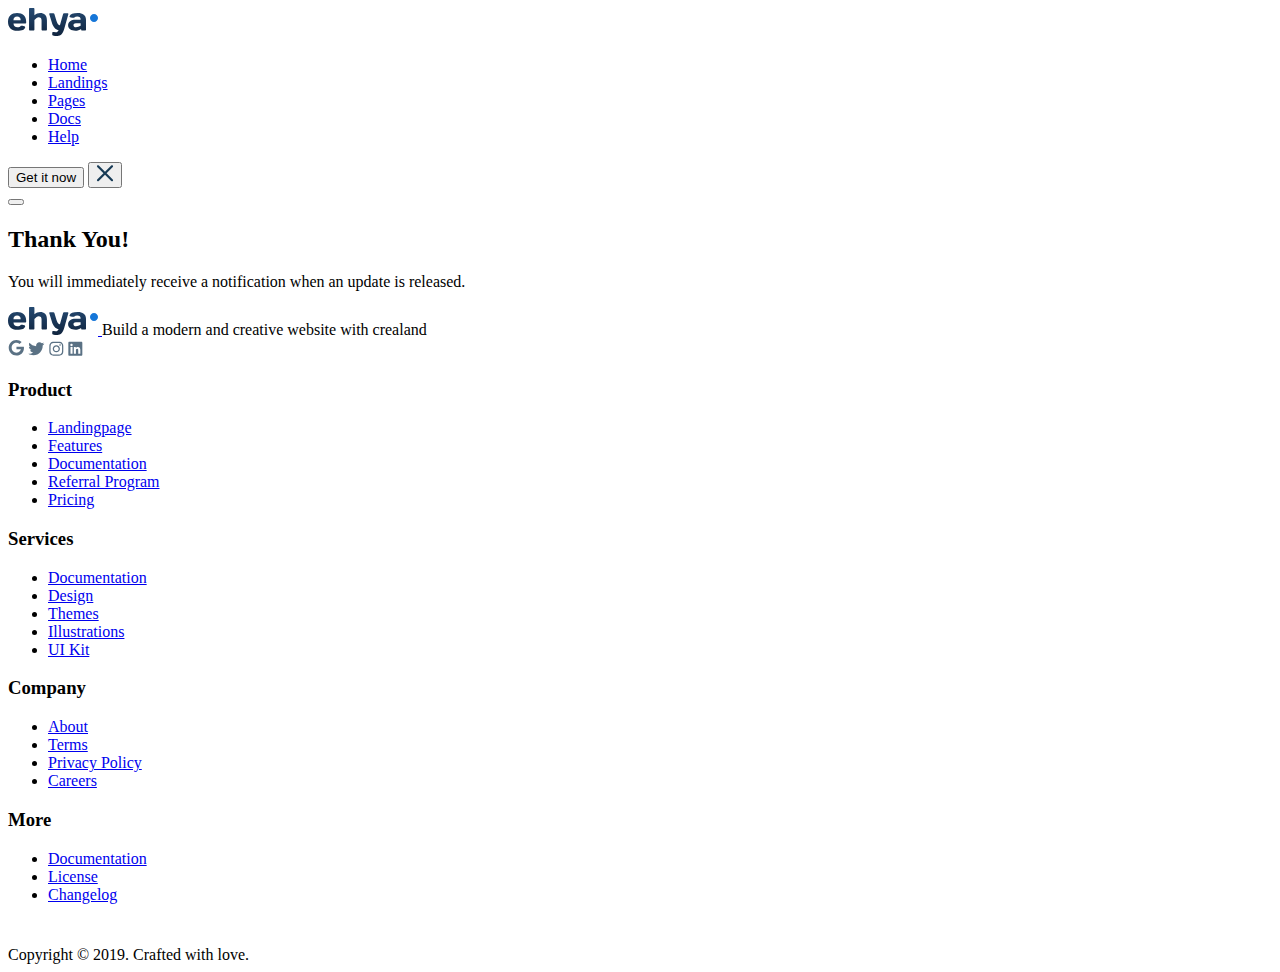
==== thankyou.html @ 2dedce0f "create: thankyou html" ====
<!DOCTYPE html>
<html lang="en">
  <head>
    <meta charset="UTF-8" />
    <meta name="viewport" content="width=device-width, initial-scale=1.0" />
    <title>Ehya - Your Fashion</title>
    <link
      href="https://fonts.googleapis.com/css2?family=Open+Sans:wght@400;600;700&display=swap"
      rel="stylesheet"
    />
    <link rel="stylesheet" href="css/swiper-bundle.min.css" />
    <link rel="stylesheet" href="css/thanks-style.css" />
  </head>
  <body>
    <header class="header">
      <div class="container header__container">
        <div class="header-wrapper">
          <a href="index.html" class="logo">
            <img src="img/header/Logo.svg" alt="Logo: Ehya" class="logo" />
          </a>
          <div class="header-right header-right--mobile--hiden">
            <nav>
              <ul class="header-menu">
                <li class="header-menu__item">
                  <a href="#" class="header-menu__link">Home</a>
                </li>
                <li class="header-menu__item">
                  <a href="#" class="header-menu__link">Landings</a>
                </li>
                <li class="header-menu__item">
                  <a href="#" class="header-menu__link">Pages</a>
                </li>
                <li class="header-menu__item">
                  <a href="#" class="header-menu__link">Docs</a>
                </li>
                <li class="header-menu__item">
                  <a href="#" class="header-menu__link">Help</a>
                </li>
              </ul>
            </nav>
            <button class="header__button">Get it now</button>
            <button class="header-right__button">
              <img src="img/header/close.svg" alt="Icon: close" />
            </button>
          </div>
          <!-- /.header-right -->
          <button class="menu-button header__menu-button">
            <span class="menu-button__line"></span>
            <span class="menu-button__line"></span>
            <span class="menu-button__line"></span>
          </button>
        </div>
        <!-- /.header-wrapper -->
      </div>
      <!-- /.container -->
    </header>
    <!-- /.header -->

    <div class="hero">
      <div class="container">
        <h2 class="title hero__title">Thank You!</h2>
        <p class="hero__text">
          You will immediately receive a notification when an update is
          released.
        </p>
      </div>
      <!-- /.container -->
    </div>

    <div class="footer">
      <div class="container">
        <div class="footer-top">
          <div class="footer__info">
            <a href="index.html" class="logo">
              <img src="img/header/Logo.svg" alt="Logo: Ehya" class="logo" />
            </a>
            <span class="footer__text"
              >Build a modern and creative website with crealand</span
            >
            <div class="footer__social">
              <a
                href="https://mail.google.com/"
                target="_blank"
                class="footer__social-link"
                ><img
                  src="img/footer/google.svg"
                  alt="Icon: google"
                  class="footer__social-icon"
              /></a>
              <a
                href="https://twitter.com/"
                target="_blank"
                class="footer__social-link"
                ><img
                  src="img/footer/twitter.svg"
                  alt="Icon: twitter"
                  class="footer__social-icon"
              /></a>
              <a
                href="https://www.instagram.com/"
                target="_blank"
                class="footer__social-link"
                ><img
                  src="img/footer/instagram.svg"
                  alt="Icon: instagram"
                  class="footer__social-icon"
              /></a>
              <a
                href="https://ru.linkedin.com"
                target="_blank"
                class="footer__social-link"
                ><img
                  src="img/footer/linkedin.svg"
                  alt="Icon: linkedin"
                  class="footer__social-icon"
              /></a>
            </div>
            <!-- /.footer__social -->
          </div>
          <!-- /.footer__info -->

          <div class="footer__list footer__product">
            <h3 class="footer__title">Product</h3>
            <ul class="footer__ul">
              <li class="footer__item">
                <a href="#" class="footer__link">Landingpage</a>
              </li>
              <li class="footer__item">
                <a href="#" class="footer__link">Features</a>
              </li>
              <li class="footer__item">
                <a href="#" class="footer__link">Documentation</a>
              </li>
              <li class="footer__item">
                <a href="#" class="footer__link">Referral Program</a>
              </li>
              <li class="footer__item">
                <a href="#" class="footer__link">Pricing</a>
              </li>
            </ul>
          </div>
          <!-- /.footer-list -->

          <div class="footer__list">
            <h3 class="footer__title">Services</h3>
            <ul class="footer__ul">
              <li class="footer__item">
                <a href="#" class="footer__link">Documentation</a>
              </li>
              <li class="footer__item">
                <a href="#" class="footer__link">Design</a>
              </li>
              <li class="footer__item">
                <a href="#" class="footer__link">Themes</a>
              </li>
              <li class="footer__item">
                <a href="#" class="footer__link">Illustrations</a>
              </li>
              <li class="footer__item">
                <a href="#" class="footer__link">UI Kit</a>
              </li>
            </ul>
          </div>
          <!-- /.footer-list -->

          <div class="footer__list footer__company">
            <h3 class="footer__title">Company</h3>
            <ul class="footer__ul">
              <li class="footer__item">
                <a href="#" class="footer__link">About</a>
              </li>
              <li class="footer__item">
                <a href="#" class="footer__link">Terms</a>
              </li>
              <li class="footer__item">
                <a href="#" class="footer__link">Privacy Policy</a>
              </li>
              <li class="footer__item">
                <a href="#" class="footer__link">Careers</a>
              </li>
            </ul>
          </div>
          <!-- /.footer-list -->

          <div class="footer__list">
            <h3 class="footer__title">More</h3>
            <ul class="footer__ul">
              <li class="footer__item">
                <a href="#" class="footer__link">Documentation</a>
              </li>
              <li class="footer__item">
                <a href="#" class="footer__link">License</a>
              </li>
              <li class="footer__item">
                <a href="#" class="footer__link">Changelog</a>
              </li>
            </ul>
          </div>
          <!-- /.footer-list -->
        </div>
        <!-- /.footer-top -->

        <div class="footer-bottom">
          <div class="footer__image-wrapper">
            <img
              src="img/footer/heart.svg"
              alt="Icon: heart"
              class="footer__image"
            />
          </div>
          <span class="footer__copyright"
            >Copyright © 2019. Crafted with love.</span
          >
        </div>
        <!-- /.footer-bottom -->
      </div>
      <!-- /.container -->
    </div>
    <!-- /.footer -->

    <script src="js/jquery-3.5.1.min.js"></script>
    <script src="js/swiper-bundle.min.js"></script>
    <script src="js/jquery.validate.min.js"></script>
    <script src="js/main.js"></script>
  </body>
</html>
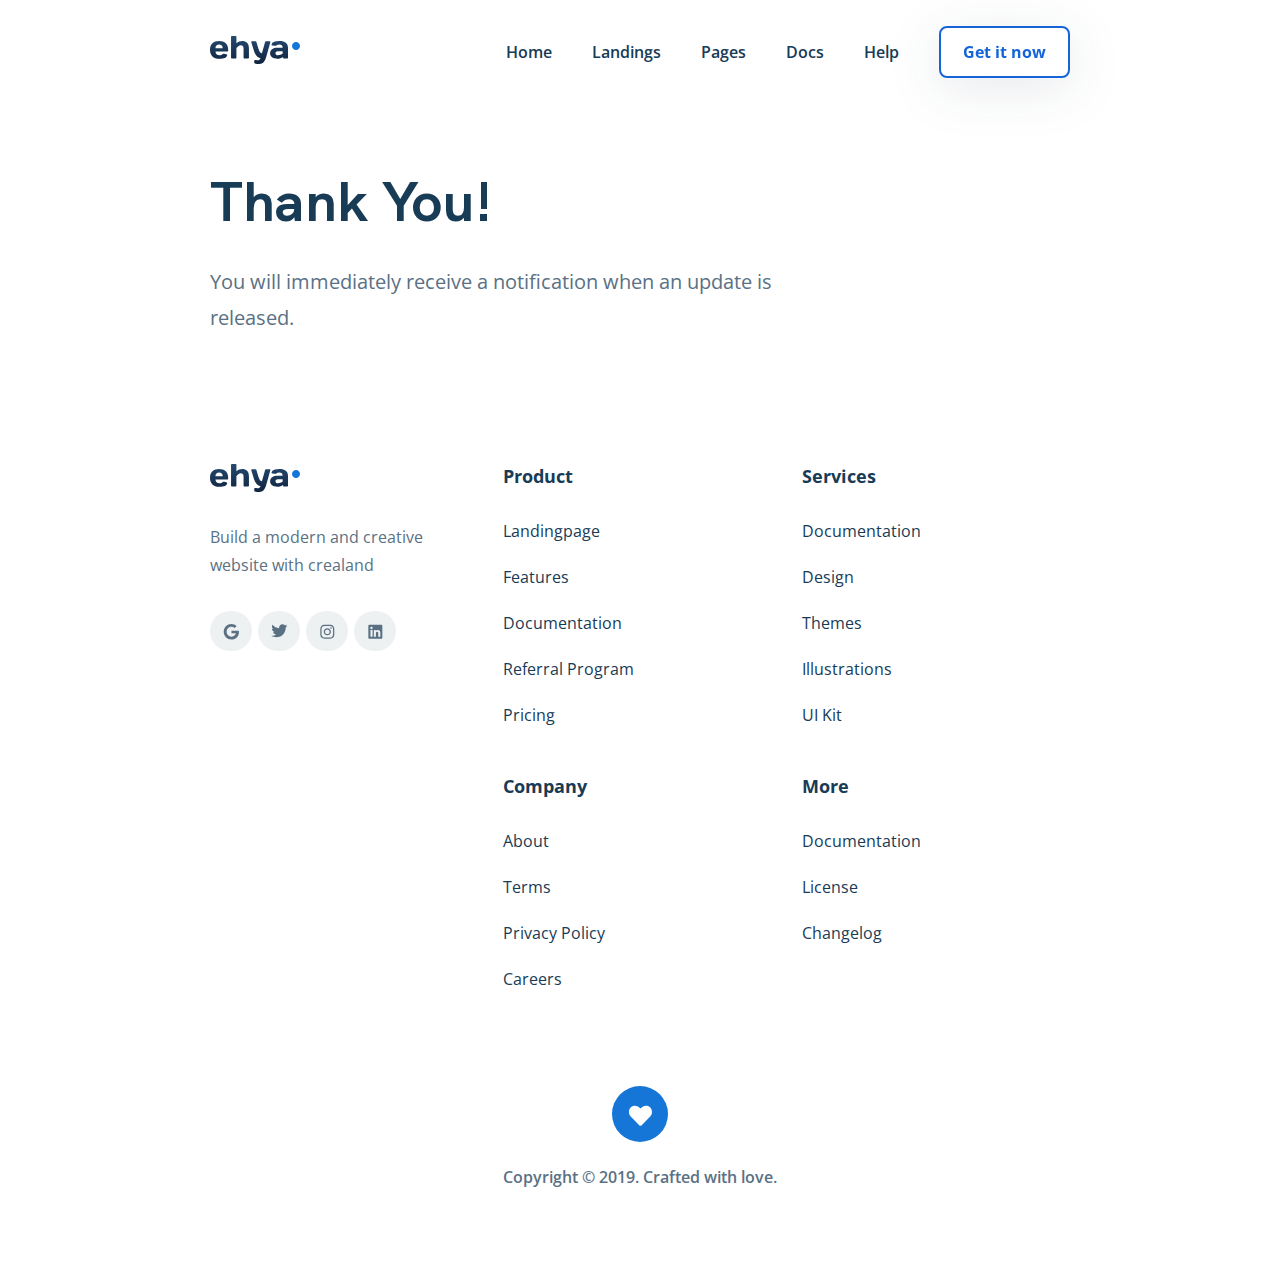
==== commit d219d5d1: "create: favicon" ====
--- a/thankyou.html
+++ b/thankyou.html
@@ -4,6 +4,82 @@
     <meta charset="UTF-8" />
     <meta name="viewport" content="width=device-width, initial-scale=1.0" />
     <title>Ehya - Your Fashion</title>
+    <link
+      rel="apple-touch-icon"
+      sizes="57x57"
+      href="img/favicon/apple-icon-57x57.png"
+    />
+    <link
+      rel="apple-touch-icon"
+      sizes="60x60"
+      href="img/favicon/apple-icon-60x60.png"
+    />
+    <link
+      rel="apple-touch-icon"
+      sizes="72x72"
+      href="img/favicon/apple-icon-72x72.png"
+    />
+    <link
+      rel="apple-touch-icon"
+      sizes="76x76"
+      href="img/favicon/apple-icon-76x76.png"
+    />
+    <link
+      rel="apple-touch-icon"
+      sizes="114x114"
+      href="img/favicon/apple-icon-114x114.png"
+    />
+    <link
+      rel="apple-touch-icon"
+      sizes="120x120"
+      href="img/favicon/apple-icon-120x120.png"
+    />
+    <link
+      rel="apple-touch-icon"
+      sizes="144x144"
+      href="img/favicon/apple-icon-144x144.png"
+    />
+    <link
+      rel="apple-touch-icon"
+      sizes="152x152"
+      href="img/favicon/apple-icon-152x152.png"
+    />
+    <link
+      rel="apple-touch-icon"
+      sizes="180x180"
+      href="img/favicon/apple-icon-180x180.png"
+    />
+    <link
+      rel="icon"
+      type="image/png"
+      sizes="192x192"
+      href="img/favicon/android-icon-192x192.png"
+    />
+    <link
+      rel="icon"
+      type="image/png"
+      sizes="32x32"
+      href="img/favicon/favicon-32x32.png"
+    />
+    <link
+      rel="icon"
+      type="image/png"
+      sizes="96x96"
+      href="img/favicon/favicon-96x96.png"
+    />
+    <link
+      rel="icon"
+      type="image/png"
+      sizes="16x16"
+      href="img/favicon/favicon-16x16.png"
+    />
+    <link rel="manifest" href="img/favicon/manifest.json" />
+    <meta name="msapplication-TileColor" content="#ffffff" />
+    <meta
+      name="msapplication-TileImage"
+      content="img/favicon/ms-icon-144x144.png"
+    />
+    <meta name="theme-color" content="#ffffff" />
     <link
       href="https://fonts.googleapis.com/css2?family=Open+Sans:wght@400;600;700&display=swap"
       rel="stylesheet"
--- a/css/thanks-style.css
+++ b/css/thanks-style.css
@@ -0,0 +1,2 @@
+@font-face{font-family:'HK Grotesk';src:url("../fonts/HKGrotesk-Regular.woff2") format("woff2");src:url("../fonts/HKGrotesk-Regular.woff") format("woff");font-weight:400;font-style:normal;display:swap}@font-face{font-family:'HK Grotesk';src:url("../fonts/HKGrotesk-SemiBold.woff2") format("woff2");src:url("../fonts/HKGrotesk-SemiBold.woff") format("woff");font-weight:600;font-style:normal;display:swap}@font-face{font-family:'HK Grotesk';src:url("../fonts/HKGrotesk-Bold.woff2") format("woff2");src:url("../fonts/HKGrotesk-Bold.woff") format("woff");font-weight:700;font-style:normal;display:swap}*{box-sizing:border-box}html{overflow-x:hidden}body{font-family:'Open Sans', sans-serif;color:#5A7184;background-color:#fff;overflow-x:hidden}button,input{outline:none}button:active,button:focus,input:active,input:focus{outline:none}.container{max-width:1140px;margin:auto}.title{margin:0;font-family:HK Grotesk;font-style:normal;font-weight:bold;font-size:48px;line-height:60px;letter-spacing:0.2px;color:#183B56}.badge{padding:6px;display:inline-block;font-style:normal;font-weight:600;font-size:14px;line-height:20px;color:#36B37E;text-align:center;text-transform:uppercase;background:rgba(54,179,126,0.1);border-radius:2000px}/*! normalize.css v8.0.1 | MIT License | github.com/necolas/normalize.css */html{line-height:1.15;-webkit-text-size-adjust:100%}body{margin:0}main{display:block}h1{font-size:2em;margin:0.67em 0}hr{box-sizing:content-box;height:0;overflow:visible}pre{font-family:monospace, monospace;font-size:1em}a{background-color:transparent}abbr[title]{border-bottom:none;text-decoration:underline;text-decoration:underline dotted}b,strong{font-weight:bolder}code,kbd,samp{font-family:monospace, monospace;font-size:1em}small{font-size:80%}sub,sup{font-size:75%;line-height:0;position:relative;vertical-align:baseline}sub{bottom:-0.25em}sup{top:-0.5em}img{border-style:none}button,input,optgroup,select,textarea{font-family:inherit;font-size:100%;line-height:1.15;margin:0}button,input{overflow:visible}button,select{text-transform:none}button,[type="button"],[type="reset"],[type="submit"]{-webkit-appearance:button}button::-moz-focus-inner,[type="button"]::-moz-focus-inner,[type="reset"]::-moz-focus-inner,[type="submit"]::-moz-focus-inner{border-style:none;padding:0}button:-moz-focusring,[type="button"]:-moz-focusring,[type="reset"]:-moz-focusring,[type="submit"]:-moz-focusring{outline:1px dotted ButtonText}fieldset{padding:0.35em 0.75em 0.625em}legend{box-sizing:border-box;color:inherit;display:table;max-width:100%;padding:0;white-space:normal}progress{vertical-align:baseline}textarea{overflow:auto}[type="checkbox"],[type="radio"]{box-sizing:border-box;padding:0}[type="number"]::-webkit-inner-spin-button,[type="number"]::-webkit-outer-spin-button{height:auto}[type="search"]{-webkit-appearance:textfield;outline-offset:-2px}[type="search"]::-webkit-search-decoration{-webkit-appearance:none}::-webkit-file-upload-button{-webkit-appearance:button;font:inherit}details{display:block}summary{display:list-item}template{display:none}[hidden]{display:none}.header{padding:26px 0}.header-wrapper{display:flex;justify-content:space-between;align-items:center}.header-right{display:flex;align-items:center;padding-left:26px}.header-right__button{display:none}.header-menu{display:flex;justify-content:center;flex-wrap:wrap;margin:0;padding:0;list-style-type:none}.header-menu__item{font-style:normal;font-weight:600;font-size:16px;line-height:22px}.header-menu__item:not(:last-child){margin-right:40px}.header-menu__link{text-decoration:none;color:#183B56}.header__button{margin-left:40px;padding:13px;min-width:131px;background-color:#fff;border:2px solid #1565D8;border-radius:8px;filter:drop-shadow(0px 10px 25px rgba(21,37,72,0.1));font-style:normal;font-weight:bold;font-size:16px;line-height:22px;color:#1565D8}.hero{position:relative;padding-top:36px;padding-bottom:120px}.hero__background{width:1280px;margin:auto;background:#E8EAE9 url("../img/hero/hero-bg.png") 358px -377px no-repeat;border-radius:8px;overflow:hidden}.hero__container{width:100%;height:100%;padding:62px 107px 30px;background:linear-gradient(270deg, rgba(238,238,238,0.0001) 67.34%, #E8EAE9 100%);background-position:358px;background-repeat:no-repeat}.hero__info{max-width:652px;margin-bottom:52px}.hero__badge{min-width:172px}.hero__title{margin:28px 0;max-width:480px;font-size:56px;line-height:68px}.hero__text{margin:0;max-width:590px;font-style:normal;font-weight:normal;font-size:20px;line-height:36px}.hero__button{width:233px;margin-bottom:48px;padding:16px;background:#183B56;border-radius:8px;border:none;font-style:normal;font-weight:bold;font-size:18px;line-height:25px;text-align:center;color:#fff}.hero__list{margin:0;padding:0;display:flex;flex-wrap:wrap;list-style-type:none}.hero__item{display:flex;align-items:center;margin-bottom:16px}.hero__item:not(:last-child){margin-right:30px}.hero__image{width:20px;height:20px;border:1px dashed grey}.hero__image-wrapper{width:36px;height:36px;display:flex;margin-right:8px;border:0.75px solid rgba(21,101,216,0.2);align-items:center;justify-content:center;border-radius:12px}.hero__advantage{font-family:HK Grotesk;font-style:normal;font-weight:600;font-size:16px;line-height:20px;letter-spacing:0.2px}.menu-button{display:none}.footer{padding-top:128px;padding-bottom:80px}.footer-top{display:grid;grid-template-columns:min-content repeat(4, 165px);grid-column-gap:30px}.footer__text{display:block;width:263px;margin-top:28px;margin-bottom:32px;font-style:normal;font-weight:normal;font-size:16px;line-height:28px}.footer__social{display:flex}.footer__social-link{display:flex;align-items:center;justify-content:center;width:42px;height:40px;background:rgba(90,113,132,0.1);border-radius:2000px}.footer__social-link:not(:last-child){margin-right:6px}.footer__title{margin-top:0;margin-bottom:31px;font-style:normal;font-weight:bold;font-size:18px;line-height:25px;color:#183B56}.footer__ul{margin:0;padding:0;list-style-type:none}.footer__item{font-style:normal;font-weight:normal;font-size:16px;line-height:22px}.footer__item:not(:last-child){margin-bottom:24px}.footer__link{text-decoration:none;color:#183B56}.footer-bottom{display:flex;flex-direction:column;align-items:center;padding-top:96px}.footer__image{position:relative;width:24px;height:28px;left:16px;right:16px;top:16px}.footer__image-wrapper{position:relative;width:56px;height:56px;background:#1576D8;border-radius:2000px}.footer__copyright{margin-top:24px;font-weight:600;font-size:16px;line-height:22px}@media (max-width: 1295px){.container{max-width:860px}.hero__background{width:920px;background-position:250px}.hero__container{background-position:250px}.collection__image-wrapper{height:560px}.collection__info{max-width:260px}.card-wrapper{grid-template-columns:repeat(3, 1fr)}.feedback-wrapper{padding:0;flex-direction:column;text-align:center}.feedback__left{margin-bottom:56px}.footer-top{grid-template-columns:min-content 1fr 1fr}.footer__product{margin-bottom:48px}.footer__company{grid-column-start:2}}@media (min-width: 936px) and (max-width: 1295px){.history-slide__image{width:215px}.history-slide__info{width:215px}.history-slide__title{font-size:18px;line-height:24px}.history-slide__link{font-size:14px;line-height:20px}}@media (max-width: 935px){.container{max-width:700px}.header{padding:18px 0}.hero{padding:30px 0 80px}.hero__background{width:760px;background-position:0 -395px}.hero__container{padding:36px 28px 20px;background-position:0}.hero__info{max-width:410px;margin-bottom:36px}.hero__title{max-width:410px;margin-top:24px;margin-bottom:20px;font-size:48px;line-height:60px}.hero__text{max-width:400px;font-size:18px;line-height:32px}.hero__button{margin-bottom:40px}.tabs__item:not(:last-child){margin-right:20px}.card-wrapper{grid-template-columns:repeat(2, minmax(280px, 1fr));column-gap:48px}.comments__swiper-container{max-width:630px;width:92%}.comments__image{margin-bottom:12px}.comments__text{margin-bottom:36px}.comments__author{margin-bottom:36px}.history{padding-bottom:80px}.history-wrapper{padding-top:79px;flex-direction:column;align-items:center}.history__left{margin-bottom:36px;max-width:510px;text-align:center}.history__badge{margin-bottom:24px}.history__title{margin-bottom:16px}.history__text{margin-bottom:36px}.feedback{padding:72px 0 80px}.feedback__circle--first{top:-845px;left:-638px}.feedback__circle--second{bottom:-1078px;right:-756px}.footer{padding:64px 0}.footer-bottom{padding-top:62px}}@media (max-width: 768px){.container{max-width:672px;width:92%}.header{padding-top:26px;position:fixed;top:0;right:0;left:0;z-index:50;background-color:#fff}.header__container{max-width:650px;width:91%}.header-menu{flex-direction:column;flex-wrap:nowrap}.header-menu__item{margin-bottom:20px}.header__button{margin-left:0}.header-right{position:absolute;top:10px;right:8px;z-index:99;width:304px;padding:36px 24px;flex-direction:column;align-items:start;background-color:#fff;box-shadow:0px 16px 48px rgba(0,0,0,0.16)}.header-right--mobile--hiden{display:none}.header-right--visible{display:flex}.header-right__button{position:absolute;top:12px;right:16px;padding:0;width:24px;height:24px;display:flex;align-items:center;justify-content:center;border:none;background-color:#fff;cursor:pointer}.menu-button{display:flex;width:24px;height:24px;padding:0;align-items:center;justify-content:space-evenly;flex-direction:column;border:none;background-color:#fff;cursor:pointer}.menu-button__line{width:22px;height:2px;border-radius:2px;background-color:#3A4C66}.hero{padding-top:94px}.hero__background{max-width:728px;width:96%}.collection{padding-bottom:80px}.collection-wrapper{flex-direction:column}.collection__image-wrapper{width:100%;height:490px}.collection__info{margin-left:0;margin-top:40px;max-width:none}.collection__title{margin-bottom:18px}.collection__text{margin-bottom:30px}.trends{padding-bottom:30px}.trends__title{margin-bottom:28px}.trends__top{flex-direction:column;margin-bottom:56px}.tabs__item:not(:last-child){margin-right:38px}.card-wrapper{max-width:608px;margin:auto}.history__swiper-container{max-height:968px}.history-slide{height:475px}.footer-top{padding:0 11px}.footer__text{width:253px}}@media (min-width: 769px){.header__button{cursor:pointer}.hero__button{cursor:pointer}.tabs__item{cursor:pointer}.card-add{cursor:pointer}.history__button:not(.history__button--disabled){cursor:pointer}.history__button:not(.history__button--disabled):active{background-color:#183B56;fill:#fff}.feedback__button{cursor:pointer}}@media (max-width: 660px){.card-wrapper{grid-template-columns:repeat(2, minmax(260px, 1fr));column-gap:30px}.footer{padding-top:48px}.footer-top{grid-template-columns:repeat(2, 1fr)}.footer__info{grid-row-start:3;grid-column:span 2;width:100%;display:flex;flex-direction:column;align-items:center;text-align:center}.footer__text{width:100%}.footer__product{margin-bottom:39px}.footer__company{grid-column-start:1;margin-bottom:47px}}@media (max-width: 576px){.title{font-size:28px;line-height:36px}.badge{padding:2px}.header{padding-top:18px}.hero{padding:88px 0 64px}.hero__background{width:100%;border-radius:0;background-position-x:center;background-position-y:-360px}.hero__container{padding:380px 20px 20px;background:linear-gradient(180deg, rgba(238,238,238,0.0001) 47.32%, #E8EAE9 65.51%);display:flex;justify-content:center;flex-wrap:wrap}.hero__info{margin-bottom:24px;text-align:center}.hero__title{margin-top:20px;font-size:32px;line-height:40px}.hero__text{font-size:16px;line-height:28px}.hero__button{padding:13px;font-size:16px;line-height:22px;margin-bottom:22px}.hero__list{max-width:300px;justify-content:space-around}.hero__item:not(:last-child){margin-right:0}.hero__image{width:14px;height:14px}.hero__image-wrapper{width:23px;height:23px;border-width:0.5px;border-radius:8px}.collection{padding-bottom:64px}.collection-wrapper{text-align:center}.collection__image{height:24%}.collection__image--big{width:100%;height:73%}.collection__image-wrapper{height:550px;flex-direction:row}.collection__info{margin-top:40px}.collection__title{margin-bottom:16px}.collection__text{margin-bottom:24px;font-size:16px;line-height:28px}.collection__link{font-size:16px;line-height:22px}.trends{padding-bottom:0}.trends__top{margin-bottom:36px}.trends__title{margin-bottom:24px}.trends__card{margin-bottom:20px}.tabs__item{font-size:16px;line-height:22px}.tabs__item:not(:last-child){margin-right:16px}.card-wrapper{grid-template-columns:repeat(2, minmax(140px, 1fr));column-gap:20px}.card__title{font-size:16px;line-height:20px}.card__image{height:260px;margin-bottom:13px}.card__info{justify-content:start}.card__price{font-size:14px;line-height:24px;margin-right:9px}.card__cart{width:14px}.card-add{padding:80px 0 15px;height:260px}.card-add__image{width:25px;height:32px}.card-add__info{max-width:110px}.card-add__text{font-size:20px;line-height:24px}.comments{padding-bottom:64px}.comments__image{width:70px;height:81px}.comments__text{margin-bottom:24px;font-size:18px;line-height:36px}.comments__author{margin-bottom:24px}.comments__author-name{flex-basis:100%}.comments__author-name::before{content:' - '}.history{padding-bottom:64px}.history-wrapper{padding-top:47px}.history__left{margin-bottom:26px}.history__badge{margin-bottom:24px}.history__title{margin-bottom:16px}.history__text{font-size:16px;line-height:28px}.history__button{width:48px;height:48px}.history__swiper-container{max-height:839px}.history-slide{width:280px;height:408px;padding-bottom:130px}.history-slide__image{width:270px;height:277px}.history-slide__info{top:257px;width:270px}.history-slide__title{font-size:20px;line-height:24px}.feedback{padding:64px 0}.feedback__circle{width:712px;height:712px}.feedback__circle::before{width:472px;height:472px}.feedback__circle--first{top:-321px;left:-552px}.feedback__circle--second{bottom:-466px;right:-566px}.feedback__left{margin-bottom:36px}.feedback__title{margin-bottom:24px}.feedback__text{font-size:16px;line-height:28px}.feedback__form{max-height:none;width:100%}.feedback__icon{top:17px}.feedback__input{height:48px;padding:13px 13px 13px 48px;font-size:16px;line-height:22px}.feedback__button{width:100%;position:relative;top:0;right:0;bottom:0;margin-top:10px}.footer__list{width:auto}.footer__list:nth-child(1){margin-bottom:39px}.footer__title{margin-bottom:20px;font-size:16px;line-height:22px}.footer__item{font-size:14px;line-height:20px}.footer__item:not(:last-child){margin-bottom:15px}.footer__text{font-size:14px;line-height:24px;margin-top:16px;margin-bottom:16px}.footer-bottom{display:none}}@media (max-width: 400px){.collection__image-wrapper{height:410px}.card-wrapper{column-gap:10px}.card__image{height:170px}.card-add{padding:40px 0 5px;height:170px}.footer-top{grid-template-columns:113px 113px 1fr}.footer__info{grid-column:span 3}}.hero{padding-bottom:0}
+/*# sourceMappingURL=thanks-style.css.map */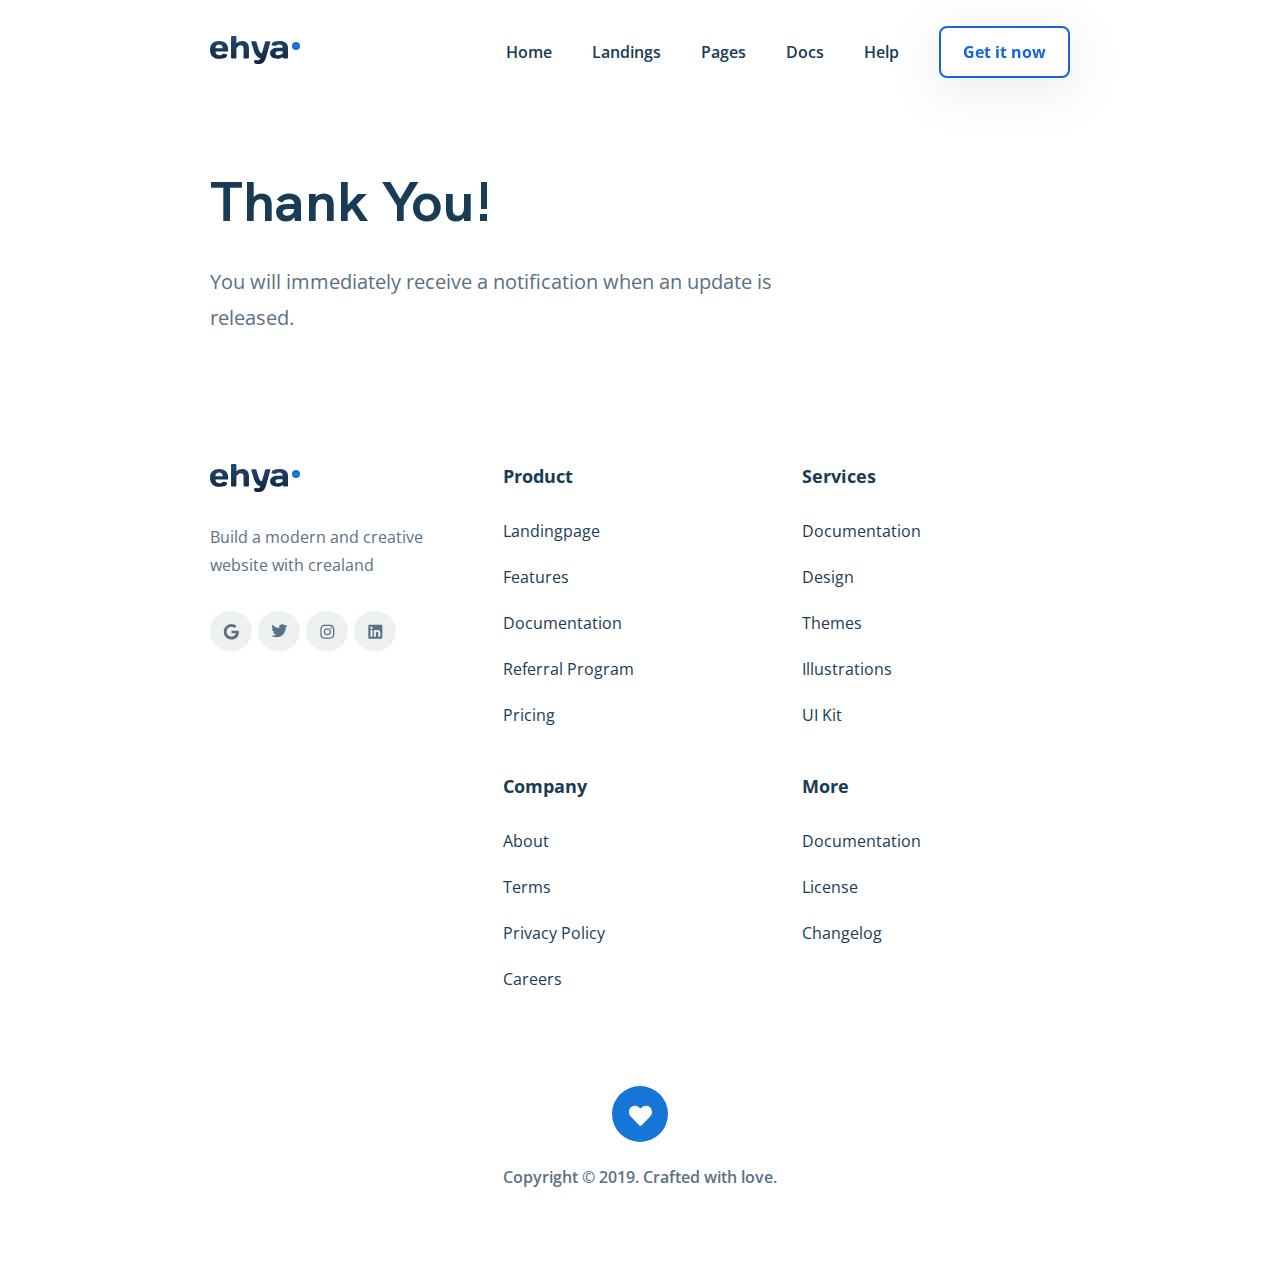
==== commit 855d417c: "fix: thankyou fix" ====
--- a/thankyou.html
+++ b/thankyou.html
@@ -91,7 +91,7 @@
     <header class="header">
       <div class="container header__container">
         <div class="header-wrapper">
-          <a href="index.html" class="logo">
+          <a href="#" class="logo">
             <img src="img/header/Logo.svg" alt="Logo: Ehya" class="logo" />
           </a>
           <div class="header-right header-right--mobile--hiden">
@@ -147,7 +147,7 @@
       <div class="container">
         <div class="footer-top">
           <div class="footer__info">
-            <a href="index.html" class="logo">
+            <a href="#" class="logo">
               <img src="img/header/Logo.svg" alt="Logo: Ehya" class="logo" />
             </a>
             <span class="footer__text"
--- a/css/thanks-style.css
+++ b/css/thanks-style.css
@@ -1,2 +1,2 @@
-@font-face{font-family:'HK Grotesk';src:url("../fonts/HKGrotesk-Regular.woff2") format("woff2");src:url("../fonts/HKGrotesk-Regular.woff") format("woff");font-weight:400;font-style:normal;display:swap}@font-face{font-family:'HK Grotesk';src:url("../fonts/HKGrotesk-SemiBold.woff2") format("woff2");src:url("../fonts/HKGrotesk-SemiBold.woff") format("woff");font-weight:600;font-style:normal;display:swap}@font-face{font-family:'HK Grotesk';src:url("../fonts/HKGrotesk-Bold.woff2") format("woff2");src:url("../fonts/HKGrotesk-Bold.woff") format("woff");font-weight:700;font-style:normal;display:swap}*{box-sizing:border-box}html{overflow-x:hidden}body{font-family:'Open Sans', sans-serif;color:#5A7184;background-color:#fff;overflow-x:hidden}button,input{outline:none}button:active,button:focus,input:active,input:focus{outline:none}.container{max-width:1140px;margin:auto}.title{margin:0;font-family:HK Grotesk;font-style:normal;font-weight:bold;font-size:48px;line-height:60px;letter-spacing:0.2px;color:#183B56}.badge{padding:6px;display:inline-block;font-style:normal;font-weight:600;font-size:14px;line-height:20px;color:#36B37E;text-align:center;text-transform:uppercase;background:rgba(54,179,126,0.1);border-radius:2000px}/*! normalize.css v8.0.1 | MIT License | github.com/necolas/normalize.css */html{line-height:1.15;-webkit-text-size-adjust:100%}body{margin:0}main{display:block}h1{font-size:2em;margin:0.67em 0}hr{box-sizing:content-box;height:0;overflow:visible}pre{font-family:monospace, monospace;font-size:1em}a{background-color:transparent}abbr[title]{border-bottom:none;text-decoration:underline;text-decoration:underline dotted}b,strong{font-weight:bolder}code,kbd,samp{font-family:monospace, monospace;font-size:1em}small{font-size:80%}sub,sup{font-size:75%;line-height:0;position:relative;vertical-align:baseline}sub{bottom:-0.25em}sup{top:-0.5em}img{border-style:none}button,input,optgroup,select,textarea{font-family:inherit;font-size:100%;line-height:1.15;margin:0}button,input{overflow:visible}button,select{text-transform:none}button,[type="button"],[type="reset"],[type="submit"]{-webkit-appearance:button}button::-moz-focus-inner,[type="button"]::-moz-focus-inner,[type="reset"]::-moz-focus-inner,[type="submit"]::-moz-focus-inner{border-style:none;padding:0}button:-moz-focusring,[type="button"]:-moz-focusring,[type="reset"]:-moz-focusring,[type="submit"]:-moz-focusring{outline:1px dotted ButtonText}fieldset{padding:0.35em 0.75em 0.625em}legend{box-sizing:border-box;color:inherit;display:table;max-width:100%;padding:0;white-space:normal}progress{vertical-align:baseline}textarea{overflow:auto}[type="checkbox"],[type="radio"]{box-sizing:border-box;padding:0}[type="number"]::-webkit-inner-spin-button,[type="number"]::-webkit-outer-spin-button{height:auto}[type="search"]{-webkit-appearance:textfield;outline-offset:-2px}[type="search"]::-webkit-search-decoration{-webkit-appearance:none}::-webkit-file-upload-button{-webkit-appearance:button;font:inherit}details{display:block}summary{display:list-item}template{display:none}[hidden]{display:none}.header{padding:26px 0}.header-wrapper{display:flex;justify-content:space-between;align-items:center}.header-right{display:flex;align-items:center;padding-left:26px}.header-right__button{display:none}.header-menu{display:flex;justify-content:center;flex-wrap:wrap;margin:0;padding:0;list-style-type:none}.header-menu__item{font-style:normal;font-weight:600;font-size:16px;line-height:22px}.header-menu__item:not(:last-child){margin-right:40px}.header-menu__link{text-decoration:none;color:#183B56}.header__button{margin-left:40px;padding:13px;min-width:131px;background-color:#fff;border:2px solid #1565D8;border-radius:8px;filter:drop-shadow(0px 10px 25px rgba(21,37,72,0.1));font-style:normal;font-weight:bold;font-size:16px;line-height:22px;color:#1565D8}.hero{position:relative;padding-top:36px;padding-bottom:120px}.hero__background{width:1280px;margin:auto;background:#E8EAE9 url("../img/hero/hero-bg.png") 358px -377px no-repeat;border-radius:8px;overflow:hidden}.hero__container{width:100%;height:100%;padding:62px 107px 30px;background:linear-gradient(270deg, rgba(238,238,238,0.0001) 67.34%, #E8EAE9 100%);background-position:358px;background-repeat:no-repeat}.hero__info{max-width:652px;margin-bottom:52px}.hero__badge{min-width:172px}.hero__title{margin:28px 0;max-width:480px;font-size:56px;line-height:68px}.hero__text{margin:0;max-width:590px;font-style:normal;font-weight:normal;font-size:20px;line-height:36px}.hero__button{width:233px;margin-bottom:48px;padding:16px;background:#183B56;border-radius:8px;border:none;font-style:normal;font-weight:bold;font-size:18px;line-height:25px;text-align:center;color:#fff}.hero__list{margin:0;padding:0;display:flex;flex-wrap:wrap;list-style-type:none}.hero__item{display:flex;align-items:center;margin-bottom:16px}.hero__item:not(:last-child){margin-right:30px}.hero__image{width:20px;height:20px;border:1px dashed grey}.hero__image-wrapper{width:36px;height:36px;display:flex;margin-right:8px;border:0.75px solid rgba(21,101,216,0.2);align-items:center;justify-content:center;border-radius:12px}.hero__advantage{font-family:HK Grotesk;font-style:normal;font-weight:600;font-size:16px;line-height:20px;letter-spacing:0.2px}.menu-button{display:none}.footer{padding-top:128px;padding-bottom:80px}.footer-top{display:grid;grid-template-columns:min-content repeat(4, 165px);grid-column-gap:30px}.footer__text{display:block;width:263px;margin-top:28px;margin-bottom:32px;font-style:normal;font-weight:normal;font-size:16px;line-height:28px}.footer__social{display:flex}.footer__social-link{display:flex;align-items:center;justify-content:center;width:42px;height:40px;background:rgba(90,113,132,0.1);border-radius:2000px}.footer__social-link:not(:last-child){margin-right:6px}.footer__title{margin-top:0;margin-bottom:31px;font-style:normal;font-weight:bold;font-size:18px;line-height:25px;color:#183B56}.footer__ul{margin:0;padding:0;list-style-type:none}.footer__item{font-style:normal;font-weight:normal;font-size:16px;line-height:22px}.footer__item:not(:last-child){margin-bottom:24px}.footer__link{text-decoration:none;color:#183B56}.footer-bottom{display:flex;flex-direction:column;align-items:center;padding-top:96px}.footer__image{position:relative;width:24px;height:28px;left:16px;right:16px;top:16px}.footer__image-wrapper{position:relative;width:56px;height:56px;background:#1576D8;border-radius:2000px}.footer__copyright{margin-top:24px;font-weight:600;font-size:16px;line-height:22px}@media (max-width: 1295px){.container{max-width:860px}.hero__background{width:920px;background-position:250px}.hero__container{background-position:250px}.collection__image-wrapper{height:560px}.collection__info{max-width:260px}.card-wrapper{grid-template-columns:repeat(3, 1fr)}.feedback-wrapper{padding:0;flex-direction:column;text-align:center}.feedback__left{margin-bottom:56px}.footer-top{grid-template-columns:min-content 1fr 1fr}.footer__product{margin-bottom:48px}.footer__company{grid-column-start:2}}@media (min-width: 936px) and (max-width: 1295px){.history-slide__image{width:215px}.history-slide__info{width:215px}.history-slide__title{font-size:18px;line-height:24px}.history-slide__link{font-size:14px;line-height:20px}}@media (max-width: 935px){.container{max-width:700px}.header{padding:18px 0}.hero{padding:30px 0 80px}.hero__background{width:760px;background-position:0 -395px}.hero__container{padding:36px 28px 20px;background-position:0}.hero__info{max-width:410px;margin-bottom:36px}.hero__title{max-width:410px;margin-top:24px;margin-bottom:20px;font-size:48px;line-height:60px}.hero__text{max-width:400px;font-size:18px;line-height:32px}.hero__button{margin-bottom:40px}.tabs__item:not(:last-child){margin-right:20px}.card-wrapper{grid-template-columns:repeat(2, minmax(280px, 1fr));column-gap:48px}.comments__swiper-container{max-width:630px;width:92%}.comments__image{margin-bottom:12px}.comments__text{margin-bottom:36px}.comments__author{margin-bottom:36px}.history{padding-bottom:80px}.history-wrapper{padding-top:79px;flex-direction:column;align-items:center}.history__left{margin-bottom:36px;max-width:510px;text-align:center}.history__badge{margin-bottom:24px}.history__title{margin-bottom:16px}.history__text{margin-bottom:36px}.feedback{padding:72px 0 80px}.feedback__circle--first{top:-845px;left:-638px}.feedback__circle--second{bottom:-1078px;right:-756px}.footer{padding:64px 0}.footer-bottom{padding-top:62px}}@media (max-width: 768px){.container{max-width:672px;width:92%}.header{padding-top:26px;position:fixed;top:0;right:0;left:0;z-index:50;background-color:#fff}.header__container{max-width:650px;width:91%}.header-menu{flex-direction:column;flex-wrap:nowrap}.header-menu__item{margin-bottom:20px}.header__button{margin-left:0}.header-right{position:absolute;top:10px;right:8px;z-index:99;width:304px;padding:36px 24px;flex-direction:column;align-items:start;background-color:#fff;box-shadow:0px 16px 48px rgba(0,0,0,0.16)}.header-right--mobile--hiden{display:none}.header-right--visible{display:flex}.header-right__button{position:absolute;top:12px;right:16px;padding:0;width:24px;height:24px;display:flex;align-items:center;justify-content:center;border:none;background-color:#fff;cursor:pointer}.menu-button{display:flex;width:24px;height:24px;padding:0;align-items:center;justify-content:space-evenly;flex-direction:column;border:none;background-color:#fff;cursor:pointer}.menu-button__line{width:22px;height:2px;border-radius:2px;background-color:#3A4C66}.hero{padding-top:94px}.hero__background{max-width:728px;width:96%}.collection{padding-bottom:80px}.collection-wrapper{flex-direction:column}.collection__image-wrapper{width:100%;height:490px}.collection__info{margin-left:0;margin-top:40px;max-width:none}.collection__title{margin-bottom:18px}.collection__text{margin-bottom:30px}.trends{padding-bottom:30px}.trends__title{margin-bottom:28px}.trends__top{flex-direction:column;margin-bottom:56px}.tabs__item:not(:last-child){margin-right:38px}.card-wrapper{max-width:608px;margin:auto}.history__swiper-container{max-height:968px}.history-slide{height:475px}.footer-top{padding:0 11px}.footer__text{width:253px}}@media (min-width: 769px){.header__button{cursor:pointer}.hero__button{cursor:pointer}.tabs__item{cursor:pointer}.card-add{cursor:pointer}.history__button:not(.history__button--disabled){cursor:pointer}.history__button:not(.history__button--disabled):active{background-color:#183B56;fill:#fff}.feedback__button{cursor:pointer}}@media (max-width: 660px){.card-wrapper{grid-template-columns:repeat(2, minmax(260px, 1fr));column-gap:30px}.footer{padding-top:48px}.footer-top{grid-template-columns:repeat(2, 1fr)}.footer__info{grid-row-start:3;grid-column:span 2;width:100%;display:flex;flex-direction:column;align-items:center;text-align:center}.footer__text{width:100%}.footer__product{margin-bottom:39px}.footer__company{grid-column-start:1;margin-bottom:47px}}@media (max-width: 576px){.title{font-size:28px;line-height:36px}.badge{padding:2px}.header{padding-top:18px}.hero{padding:88px 0 64px}.hero__background{width:100%;border-radius:0;background-position-x:center;background-position-y:-360px}.hero__container{padding:380px 20px 20px;background:linear-gradient(180deg, rgba(238,238,238,0.0001) 47.32%, #E8EAE9 65.51%);display:flex;justify-content:center;flex-wrap:wrap}.hero__info{margin-bottom:24px;text-align:center}.hero__title{margin-top:20px;font-size:32px;line-height:40px}.hero__text{font-size:16px;line-height:28px}.hero__button{padding:13px;font-size:16px;line-height:22px;margin-bottom:22px}.hero__list{max-width:300px;justify-content:space-around}.hero__item:not(:last-child){margin-right:0}.hero__image{width:14px;height:14px}.hero__image-wrapper{width:23px;height:23px;border-width:0.5px;border-radius:8px}.collection{padding-bottom:64px}.collection-wrapper{text-align:center}.collection__image{height:24%}.collection__image--big{width:100%;height:73%}.collection__image-wrapper{height:550px;flex-direction:row}.collection__info{margin-top:40px}.collection__title{margin-bottom:16px}.collection__text{margin-bottom:24px;font-size:16px;line-height:28px}.collection__link{font-size:16px;line-height:22px}.trends{padding-bottom:0}.trends__top{margin-bottom:36px}.trends__title{margin-bottom:24px}.trends__card{margin-bottom:20px}.tabs__item{font-size:16px;line-height:22px}.tabs__item:not(:last-child){margin-right:16px}.card-wrapper{grid-template-columns:repeat(2, minmax(140px, 1fr));column-gap:20px}.card__title{font-size:16px;line-height:20px}.card__image{height:260px;margin-bottom:13px}.card__info{justify-content:start}.card__price{font-size:14px;line-height:24px;margin-right:9px}.card__cart{width:14px}.card-add{padding:80px 0 15px;height:260px}.card-add__image{width:25px;height:32px}.card-add__info{max-width:110px}.card-add__text{font-size:20px;line-height:24px}.comments{padding-bottom:64px}.comments__image{width:70px;height:81px}.comments__text{margin-bottom:24px;font-size:18px;line-height:36px}.comments__author{margin-bottom:24px}.comments__author-name{flex-basis:100%}.comments__author-name::before{content:' - '}.history{padding-bottom:64px}.history-wrapper{padding-top:47px}.history__left{margin-bottom:26px}.history__badge{margin-bottom:24px}.history__title{margin-bottom:16px}.history__text{font-size:16px;line-height:28px}.history__button{width:48px;height:48px}.history__swiper-container{max-height:839px}.history-slide{width:280px;height:408px;padding-bottom:130px}.history-slide__image{width:270px;height:277px}.history-slide__info{top:257px;width:270px}.history-slide__title{font-size:20px;line-height:24px}.feedback{padding:64px 0}.feedback__circle{width:712px;height:712px}.feedback__circle::before{width:472px;height:472px}.feedback__circle--first{top:-321px;left:-552px}.feedback__circle--second{bottom:-466px;right:-566px}.feedback__left{margin-bottom:36px}.feedback__title{margin-bottom:24px}.feedback__text{font-size:16px;line-height:28px}.feedback__form{max-height:none;width:100%}.feedback__icon{top:17px}.feedback__input{height:48px;padding:13px 13px 13px 48px;font-size:16px;line-height:22px}.feedback__button{width:100%;position:relative;top:0;right:0;bottom:0;margin-top:10px}.footer__list{width:auto}.footer__list:nth-child(1){margin-bottom:39px}.footer__title{margin-bottom:20px;font-size:16px;line-height:22px}.footer__item{font-size:14px;line-height:20px}.footer__item:not(:last-child){margin-bottom:15px}.footer__text{font-size:14px;line-height:24px;margin-top:16px;margin-bottom:16px}.footer-bottom{display:none}}@media (max-width: 400px){.collection__image-wrapper{height:410px}.card-wrapper{column-gap:10px}.card__image{height:170px}.card-add{padding:40px 0 5px;height:170px}.footer-top{grid-template-columns:113px 113px 1fr}.footer__info{grid-column:span 3}}.hero{padding-bottom:0}
+@font-face{font-family:'HK Grotesk';src:url("../fonts/HKGrotesk-Regular.woff2") format("woff2");src:url("../fonts/HKGrotesk-Regular.woff") format("woff");font-weight:400;font-style:normal;font-display:swap}@font-face{font-family:'HK Grotesk';src:url("../fonts/HKGrotesk-SemiBold.woff2") format("woff2");src:url("../fonts/HKGrotesk-SemiBold.woff") format("woff");font-weight:600;font-style:normal;font-display:swap}@font-face{font-family:'HK Grotesk';src:url("../fonts/HKGrotesk-Bold.woff2") format("woff2");src:url("../fonts/HKGrotesk-Bold.woff") format("woff");font-weight:700;font-style:normal;font-display:swap}*{box-sizing:border-box}html{overflow-x:hidden}body{font-family:'Open Sans', sans-serif;color:#5A7184;background-color:#fff;overflow-x:hidden}button,input{outline:none}button:active,button:focus,input:active,input:focus{outline:none}.container{max-width:1140px;margin:auto}.title{margin:0;font-family:HK Grotesk;font-style:normal;font-weight:bold;font-size:48px;line-height:60px;letter-spacing:0.2px;color:#183B56}.badge{padding:6px;display:inline-block;font-style:normal;font-weight:600;font-size:14px;line-height:20px;color:#36B37E;text-align:center;text-transform:uppercase;background:rgba(54,179,126,0.1);border-radius:2000px}/*! normalize.css v8.0.1 | MIT License | github.com/necolas/normalize.css */html{line-height:1.15;-webkit-text-size-adjust:100%}body{margin:0}main{display:block}h1{font-size:2em;margin:0.67em 0}hr{box-sizing:content-box;height:0;overflow:visible}pre{font-family:monospace, monospace;font-size:1em}a{background-color:transparent}abbr[title]{border-bottom:none;text-decoration:underline;text-decoration:underline dotted}b,strong{font-weight:bolder}code,kbd,samp{font-family:monospace, monospace;font-size:1em}small{font-size:80%}sub,sup{font-size:75%;line-height:0;position:relative;vertical-align:baseline}sub{bottom:-0.25em}sup{top:-0.5em}img{border-style:none}button,input,optgroup,select,textarea{font-family:inherit;font-size:100%;line-height:1.15;margin:0}button,input{overflow:visible}button,select{text-transform:none}button,[type="button"],[type="reset"],[type="submit"]{-webkit-appearance:button}button::-moz-focus-inner,[type="button"]::-moz-focus-inner,[type="reset"]::-moz-focus-inner,[type="submit"]::-moz-focus-inner{border-style:none;padding:0}button:-moz-focusring,[type="button"]:-moz-focusring,[type="reset"]:-moz-focusring,[type="submit"]:-moz-focusring{outline:1px dotted ButtonText}fieldset{padding:0.35em 0.75em 0.625em}legend{box-sizing:border-box;color:inherit;display:table;max-width:100%;padding:0;white-space:normal}progress{vertical-align:baseline}textarea{overflow:auto}[type="checkbox"],[type="radio"]{box-sizing:border-box;padding:0}[type="number"]::-webkit-inner-spin-button,[type="number"]::-webkit-outer-spin-button{height:auto}[type="search"]{-webkit-appearance:textfield;outline-offset:-2px}[type="search"]::-webkit-search-decoration{-webkit-appearance:none}::-webkit-file-upload-button{-webkit-appearance:button;font:inherit}details{display:block}summary{display:list-item}template{display:none}[hidden]{display:none}.header{padding:26px 0}.header-wrapper{display:flex;justify-content:space-between;align-items:center}.header-right{display:flex;align-items:center;padding-left:26px}.header-right__button{display:none}.header-menu{display:flex;justify-content:center;flex-wrap:wrap;margin:0;padding:0;list-style-type:none}.header-menu__item{font-style:normal;font-weight:600;font-size:16px;line-height:22px}.header-menu__item:not(:last-child){margin-right:40px}.header-menu__link{text-decoration:none;color:#183B56}.header__button{margin-left:40px;padding:13px;min-width:131px;background-color:#fff;border:2px solid #1565D8;border-radius:8px;filter:drop-shadow(0px 10px 25px rgba(21,37,72,0.1));font-style:normal;font-weight:bold;font-size:16px;line-height:22px;color:#1565D8}.hero{position:relative;padding-top:36px;padding-bottom:120px}.hero__background{width:1280px;margin:auto;background:#E8EAE9 url("../img/hero/hero-bg.jpg") 358px -377px no-repeat;border-radius:8px;overflow:hidden}.hero__container{width:100%;height:100%;padding:62px 107px 30px;background:linear-gradient(270deg, rgba(238,238,238,0.0001) 67.34%, #E8EAE9 100%);background-position:358px;background-repeat:no-repeat}.hero__info{max-width:652px;margin-bottom:52px}.hero__badge{min-width:172px}.hero__title{margin:28px 0;max-width:480px;font-size:56px;line-height:68px}.hero__text{margin:0;max-width:590px;font-style:normal;font-weight:normal;font-size:20px;line-height:36px}.hero__button{width:233px;margin-bottom:48px;padding:16px;background:#183B56;border-radius:8px;border:none;font-style:normal;font-weight:bold;font-size:18px;line-height:25px;text-align:center;color:#fff}.hero__list{margin:0;padding:0;display:flex;flex-wrap:wrap;list-style-type:none}.hero__item{display:flex;align-items:center;margin-bottom:16px}.hero__item:not(:last-child){margin-right:30px}.hero__image{width:20px;height:20px;border:1px dashed grey}.hero__image-wrapper{width:36px;height:36px;display:flex;margin-right:8px;border:0.75px solid rgba(21,101,216,0.2);align-items:center;justify-content:center;border-radius:12px}.hero__advantage{font-family:HK Grotesk;font-style:normal;font-weight:600;font-size:16px;line-height:20px;letter-spacing:0.2px}.menu-button{display:none}.footer{padding-top:128px;padding-bottom:80px}.footer-top{display:grid;grid-template-columns:min-content repeat(4, 165px);grid-column-gap:30px}.footer__text{display:block;width:263px;margin-top:28px;margin-bottom:32px;font-style:normal;font-weight:normal;font-size:16px;line-height:28px}.footer__social{display:flex}.footer__social-link{display:flex;align-items:center;justify-content:center;width:42px;height:40px;background:rgba(90,113,132,0.1);border-radius:2000px}.footer__social-link:not(:last-child){margin-right:6px}.footer__title{margin-top:0;margin-bottom:31px;font-style:normal;font-weight:bold;font-size:18px;line-height:25px;color:#183B56}.footer__ul{margin:0;padding:0;list-style-type:none}.footer__item{font-style:normal;font-weight:normal;font-size:16px;line-height:22px}.footer__item:not(:last-child){margin-bottom:24px}.footer__link{text-decoration:none;color:#183B56}.footer-bottom{display:flex;flex-direction:column;align-items:center;padding-top:96px}.footer__image{position:relative;width:24px;height:28px;left:16px;right:16px;top:16px}.footer__image-wrapper{position:relative;width:56px;height:56px;background:#1576D8;border-radius:2000px}.footer__copyright{margin-top:24px;font-weight:600;font-size:16px;line-height:22px}@media (max-width: 1295px){.container{max-width:860px}.hero__background{width:920px;background-position:250px}.hero__container{background-position:250px}.collection__image-wrapper{height:560px}.collection__info{max-width:260px}.card-wrapper{grid-template-columns:repeat(3, 1fr)}.feedback-wrapper{padding:0;flex-direction:column;text-align:center}.feedback__left{margin-bottom:56px}.footer-top{grid-template-columns:min-content 1fr 1fr}.footer__product{margin-bottom:48px}.footer__company{grid-column-start:2}}@media (min-width: 936px) and (max-width: 1295px){.history-slide__image{width:215px}.history-slide__info{width:215px}.history-slide__title{font-size:18px;line-height:24px}.history-slide__link{font-size:14px;line-height:20px}}@media (max-width: 935px){.container{max-width:700px}.header{padding:18px 0}.hero{padding:30px 0 80px}.hero__background{width:760px;background-position:0 -395px}.hero__container{padding:36px 28px 20px;background-position:0}.hero__info{max-width:410px;margin-bottom:36px}.hero__title{max-width:410px;margin-top:24px;margin-bottom:20px;font-size:48px;line-height:60px}.hero__text{max-width:400px;font-size:18px;line-height:32px}.hero__button{margin-bottom:40px}.tabs__item:not(:last-child){margin-right:20px}.card-wrapper{grid-template-columns:repeat(2, minmax(280px, 1fr));column-gap:48px}.comments__swiper-container{max-width:630px;width:92%}.comments__image{margin-bottom:12px}.comments__text{margin-bottom:36px}.comments__author{margin-bottom:36px}.history{padding-bottom:80px}.history-wrapper{padding-top:79px;flex-direction:column;align-items:center}.history__left{margin-bottom:36px;max-width:510px;text-align:center}.history__badge{margin-bottom:24px}.history__title{margin-bottom:16px}.history__text{margin-bottom:36px}.feedback{padding:72px 0 80px}.feedback__circle--first{top:-845px;left:-638px}.feedback__circle--second{bottom:-1078px;right:-756px}.footer{padding:64px 0}.footer-bottom{padding-top:62px}}@media (max-width: 768px){.container{max-width:672px;width:92%}.header{padding-top:26px;position:fixed;top:0;right:0;left:0;z-index:50;background-color:#fff}.header__container{max-width:650px;width:91%}.header-menu{flex-direction:column;flex-wrap:nowrap}.header-menu__item{margin-bottom:20px}.header__button{margin-left:0}.header-right{position:absolute;top:10px;right:8px;z-index:99;width:304px;padding:36px 24px;flex-direction:column;align-items:start;background-color:#fff;box-shadow:0px 16px 48px rgba(0,0,0,0.16)}.header-right--mobile--hiden{display:none}.header-right--visible{display:flex}.header-right__button{position:absolute;top:12px;right:16px;padding:0;width:24px;height:24px;display:flex;align-items:center;justify-content:center;border:none;background-color:#fff}.menu-button{display:flex;width:24px;height:24px;padding:0;align-items:center;justify-content:space-evenly;flex-direction:column;border:none;background-color:#fff}.menu-button__line{width:22px;height:2px;border-radius:2px;background-color:#3A4C66}.hero{padding-top:94px}.hero__background{max-width:728px;width:96%}.collection{padding-bottom:80px}.collection-wrapper{flex-direction:column}.collection__image-wrapper{width:100%;height:490px}.collection__info{margin-left:0;margin-top:40px;max-width:none}.collection__title{margin-bottom:18px}.collection__text{margin-bottom:30px}.trends{padding-bottom:30px}.trends__title{margin-bottom:28px}.trends__top{flex-direction:column;margin-bottom:56px}.tabs__item:not(:last-child){margin-right:38px}.card-wrapper{max-width:608px;margin:auto}.history__swiper-container{max-height:968px}.history-slide{height:475px}.footer-top{padding:0 11px}.footer__text{width:253px}}@media (min-width: 769px){.header__button{cursor:pointer}.hero__button{cursor:pointer}.tabs__item{cursor:pointer}.card-add{cursor:pointer}.history__button:not(.history__button--disabled){cursor:pointer}.history__button:not(.history__button--disabled):active{background-color:#183B56;fill:#fff}.feedback__button{cursor:pointer}}@media (max-width: 660px){.card-wrapper{grid-template-columns:repeat(2, minmax(260px, 1fr));column-gap:30px}.footer{padding-top:48px}.footer-top{grid-template-columns:repeat(2, 1fr)}.footer__info{grid-row-start:3;grid-column:span 2;width:100%;display:flex;flex-direction:column;align-items:center;text-align:center}.footer__text{width:100%}.footer__product{margin-bottom:39px}.footer__company{grid-column-start:1;margin-bottom:47px}}@media (max-width: 576px){.title{font-size:28px;line-height:36px}.badge{padding:2px}.header{padding-top:18px}.hero{padding:88px 0 64px}.hero__background{width:100%;border-radius:0;background-position-x:center;background-position-y:-360px}.hero__container{padding:380px 20px 20px;background:linear-gradient(180deg, rgba(238,238,238,0.0001) 47.32%, #E8EAE9 65.51%);display:flex;justify-content:center;flex-wrap:wrap}.hero__info{margin-bottom:24px;text-align:center}.hero__title{margin-top:20px;font-size:32px;line-height:40px}.hero__text{font-size:16px;line-height:28px}.hero__button{padding:13px;font-size:16px;line-height:22px;margin-bottom:22px}.hero__list{max-width:300px;justify-content:space-around}.hero__item:not(:last-child){margin-right:0}.hero__image{width:14px;height:14px}.hero__image-wrapper{width:23px;height:23px;border-width:0.5px;border-radius:8px}.collection{padding-bottom:64px}.collection-wrapper{text-align:center}.collection__image{height:24%}.collection__image--big{width:100%;height:73%}.collection__image-wrapper{height:550px;flex-direction:row}.collection__info{margin-top:40px}.collection__title{margin-bottom:16px}.collection__text{margin-bottom:24px;font-size:16px;line-height:28px}.collection__link{font-size:16px;line-height:22px}.trends{padding-bottom:0}.trends__top{margin-bottom:36px}.trends__title{margin-bottom:24px}.trends__card{margin-bottom:20px}.tabs__item{font-size:16px;line-height:22px}.tabs__item:not(:last-child){margin-right:16px}.card-wrapper{grid-template-columns:repeat(2, minmax(140px, 1fr));column-gap:20px}.card__title{font-size:16px;line-height:20px}.card__image{height:260px;margin-bottom:13px}.card__info{justify-content:start}.card__price{font-size:14px;line-height:24px;margin-right:9px}.card__cart{width:14px}.card-add{padding:80px 0 15px;height:260px}.card-add__image{width:25px;height:32px}.card-add__info{max-width:110px}.card-add__text{font-size:20px;line-height:24px}.comments{padding-bottom:64px}.comments__image{width:70px;height:81px}.comments__text{margin-bottom:24px;font-size:18px;line-height:36px}.comments__author{margin-bottom:24px}.comments__author-name{flex-basis:100%}.comments__author-name::before{content:' - '}.history{padding-bottom:64px}.history-wrapper{padding-top:47px}.history__left{margin-bottom:26px}.history__badge{margin-bottom:24px}.history__title{margin-bottom:16px}.history__text{font-size:16px;line-height:28px}.history__button{width:48px;height:48px}.history__swiper-container{max-height:839px}.history-slide{width:280px;height:408px;padding-bottom:130px}.history-slide__image{width:270px;height:277px}.history-slide__info{top:257px;width:270px}.history-slide__title{font-size:20px;line-height:24px}.feedback{padding:64px 0}.feedback__circle{width:712px;height:712px}.feedback__circle::before{width:472px;height:472px}.feedback__circle--first{top:-321px;left:-552px}.feedback__circle--second{bottom:-466px;right:-566px}.feedback__left{margin-bottom:36px}.feedback__title{margin-bottom:24px}.feedback__text{font-size:16px;line-height:28px}.feedback__form{max-height:none;width:100%}.feedback__icon{top:17px}.feedback__input{height:48px;padding:13px 13px 13px 48px;font-size:16px;line-height:22px}.feedback__button{width:100%;position:relative;top:0;right:0;bottom:0;margin-top:10px}.footer__list{width:auto}.footer__list:nth-child(1){margin-bottom:39px}.footer__title{margin-bottom:20px;font-size:16px;line-height:22px}.footer__item{font-size:14px;line-height:20px}.footer__item:not(:last-child){margin-bottom:15px}.footer__text{font-size:14px;line-height:24px;margin-top:16px;margin-bottom:16px}.footer-bottom{display:none}}@media (max-width: 400px){.collection__image-wrapper{height:410px}.card-wrapper{column-gap:10px}.card__image{height:170px}.card-add{padding:40px 0 5px;height:170px}.footer-top{grid-template-columns:113px 113px 1fr}.footer__info{grid-column:span 3}}.hero{padding-bottom:0}
 /*# sourceMappingURL=thanks-style.css.map */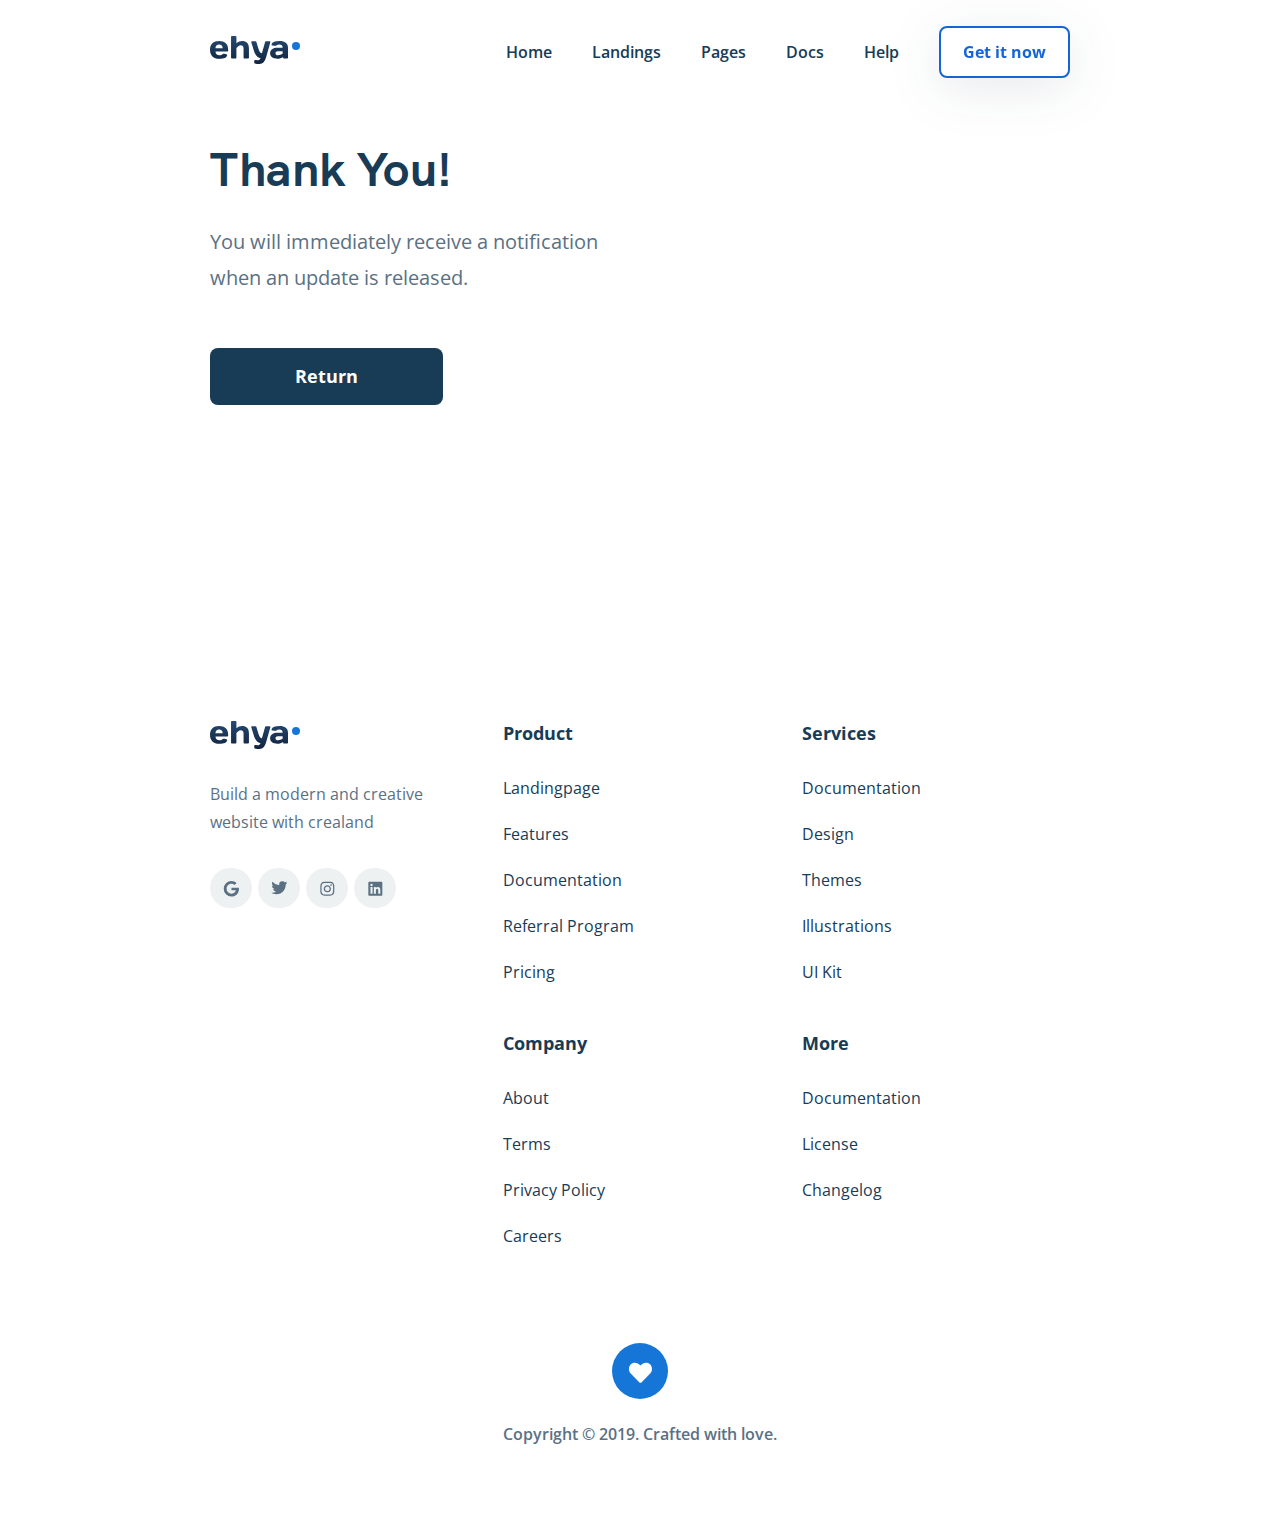
==== commit 34a1f2b7: "fix: last correction" ====
--- a/thankyou.html
+++ b/thankyou.html
@@ -85,13 +85,13 @@
       rel="stylesheet"
     />
     <link rel="stylesheet" href="css/swiper-bundle.min.css" />
-    <link rel="stylesheet" href="css/thanks-style.css" />
+    <link rel="stylesheet" href="css/style.css" />
   </head>
   <body>
     <header class="header">
       <div class="container header__container">
         <div class="header-wrapper">
-          <a href="#" class="logo">
+          <a href="index.html" class="logo">
             <img src="img/header/Logo.svg" alt="Logo: Ehya" class="logo" />
           </a>
           <div class="header-right header-right--mobile--hiden">
@@ -132,22 +132,26 @@
     </header>
     <!-- /.header -->
 
-    <div class="hero">
+    <div class="hero history">
       <div class="container">
-        <h2 class="title hero__title">Thank You!</h2>
-        <p class="hero__text">
-          You will immediately receive a notification when an update is
-          released.
-        </p>
+        <div class="history__left">
+          <h2 class="title history__title">Thank You!</h2>
+          <p class="history__text">
+            You will immediately receive a notification when an update is
+            released.
+          </p>
+          <button class="hero__button">Return</button>
+        </div>
+        <!-- /.history__left -->
       </div>
-      <!-- /.container -->
+      <!-- /container -->
     </div>
 
     <div class="footer">
       <div class="container">
         <div class="footer-top">
           <div class="footer__info">
-            <a href="#" class="logo">
+            <a href="index.html" class="logo">
               <img src="img/header/Logo.svg" alt="Logo: Ehya" class="logo" />
             </a>
             <span class="footer__text"
@@ -295,8 +299,7 @@
     <!-- /.footer -->
 
     <script src="js/jquery-3.5.1.min.js"></script>
-    <script src="js/swiper-bundle.min.js"></script>
-    <script src="js/jquery.validate.min.js"></script>
+    <script src="js/thankyou.js"></script>
     <script src="js/main.js"></script>
   </body>
 </html>
--- a/css/style.css
+++ b/css/style.css
@@ -0,0 +1,2 @@
+@font-face{font-family:'HK Grotesk';src:url("../fonts/HKGrotesk-Regular.woff2") format("woff2");src:url("../fonts/HKGrotesk-Regular.woff") format("woff");font-weight:400;font-style:normal;font-display:swap}@font-face{font-family:'HK Grotesk';src:url("../fonts/HKGrotesk-SemiBold.woff2") format("woff2");src:url("../fonts/HKGrotesk-SemiBold.woff") format("woff");font-weight:600;font-style:normal;font-display:swap}@font-face{font-family:'HK Grotesk';src:url("../fonts/HKGrotesk-Bold.woff2") format("woff2");src:url("../fonts/HKGrotesk-Bold.woff") format("woff");font-weight:700;font-style:normal;font-display:swap}*{box-sizing:border-box}html{overflow-x:hidden}body{font-family:'Open Sans', sans-serif;color:#5A7184;background-color:#fff;overflow-x:hidden}button{cursor:pointer}button:active,button:focus{outline:none}input{outline:none}input:active,input:focus{outline:none}.container{max-width:1140px;margin:auto}.title{margin:0;font-family:HK Grotesk;font-style:normal;font-weight:bold;font-size:48px;line-height:60px;letter-spacing:0.2px;color:#183B56}.badge{padding:6px;display:inline-block;font-style:normal;font-weight:600;font-size:14px;line-height:20px;color:#36B37E;text-align:center;text-transform:uppercase;background:rgba(54,179,126,0.1);border-radius:2000px}/*! normalize.css v8.0.1 | MIT License | github.com/necolas/normalize.css */html{line-height:1.15;-webkit-text-size-adjust:100%}body{margin:0}main{display:block}h1{font-size:2em;margin:0.67em 0}hr{box-sizing:content-box;height:0;overflow:visible}pre{font-family:monospace, monospace;font-size:1em}a{background-color:transparent}abbr[title]{border-bottom:none;text-decoration:underline;text-decoration:underline dotted}b,strong{font-weight:bolder}code,kbd,samp{font-family:monospace, monospace;font-size:1em}small{font-size:80%}sub,sup{font-size:75%;line-height:0;position:relative;vertical-align:baseline}sub{bottom:-0.25em}sup{top:-0.5em}img{border-style:none}button,input,optgroup,select,textarea{font-family:inherit;font-size:100%;line-height:1.15;margin:0}button,input{overflow:visible}button,select{text-transform:none}button,[type="button"],[type="reset"],[type="submit"]{-webkit-appearance:button}button::-moz-focus-inner,[type="button"]::-moz-focus-inner,[type="reset"]::-moz-focus-inner,[type="submit"]::-moz-focus-inner{border-style:none;padding:0}button:-moz-focusring,[type="button"]:-moz-focusring,[type="reset"]:-moz-focusring,[type="submit"]:-moz-focusring{outline:1px dotted ButtonText}fieldset{padding:0.35em 0.75em 0.625em}legend{box-sizing:border-box;color:inherit;display:table;max-width:100%;padding:0;white-space:normal}progress{vertical-align:baseline}textarea{overflow:auto}[type="checkbox"],[type="radio"]{box-sizing:border-box;padding:0}[type="number"]::-webkit-inner-spin-button,[type="number"]::-webkit-outer-spin-button{height:auto}[type="search"]{-webkit-appearance:textfield;outline-offset:-2px}[type="search"]::-webkit-search-decoration{-webkit-appearance:none}::-webkit-file-upload-button{-webkit-appearance:button;font:inherit}details{display:block}summary{display:list-item}template{display:none}[hidden]{display:none}.header{padding:26px 0}.header-wrapper{display:flex;justify-content:space-between;align-items:center}.header-right{display:flex;align-items:center;padding-left:26px}.header-right__button{display:none}.header-menu{display:flex;justify-content:center;flex-wrap:wrap;margin:0;padding:0;list-style-type:none}.header-menu__item{font-style:normal;font-weight:600;font-size:16px;line-height:22px}.header-menu__item:not(:last-child){margin-right:40px}.header-menu__link{text-decoration:none;color:#183B56}.header__button{margin-left:40px;padding:13px;min-width:131px;background-color:#fff;border:2px solid #1565D8;border-radius:8px;filter:drop-shadow(0px 10px 25px rgba(21,37,72,0.1));font-style:normal;font-weight:bold;font-size:16px;line-height:22px;color:#1565D8}.hero{position:relative;padding-top:36px}.hero__background{position:absolute;top:-377px;left:358px;width:1074px;height:1614px;background:linear-gradient(270deg, rgba(238,238,238,0.0001) 67.34%, #E8EAE9 100%)}.hero__background-image{width:100%;height:100%;object-fit:cover;position:relative;z-index:-1}.hero__container{position:relative;width:1280px;margin:auto;padding:62px 107px 30px;overflow:hidden;background:#E8EAE9;z-index:1;border-radius:8px}.hero__info{position:relative;max-width:652px;margin-bottom:52px}.hero__badge{min-width:172px}.hero__title{margin:28px 0;max-width:480px;font-size:56px;line-height:68px}.hero__text{margin:0;max-width:590px;font-style:normal;font-weight:normal;font-size:20px;line-height:36px}.hero__button{position:relative;width:233px;margin-bottom:48px;padding:16px;background:#183B56;border-radius:8px;border:none;font-style:normal;font-weight:bold;font-size:18px;line-height:25px;text-align:center;color:#fff}.hero__list{position:relative;margin:0;padding:0;display:flex;flex-wrap:wrap;list-style-type:none}.hero__item{display:flex;align-items:center;margin-bottom:16px}.hero__item:not(:last-child){margin-right:30px}.hero__image{width:20px;height:20px;border:1px dashed grey}.hero__image-wrapper{width:36px;height:36px;display:flex;margin-right:8px;border:0.75px solid rgba(21,101,216,0.2);align-items:center;justify-content:center;border-radius:12px}.hero__advantage{font-family:HK Grotesk;font-style:normal;font-weight:600;font-size:16px;line-height:20px;letter-spacing:0.2px}.menu-button{display:none}.collection{padding-top:120px;padding-bottom:145px}.collection-wrapper{display:flex}.collection__image{width:48%;height:48%;object-fit:cover;border-radius:8px}.collection__image--big{width:48%;height:100%}.collection__image-wrapper{width:670px;height:490px;display:flex;flex-direction:column;flex-wrap:wrap;justify-content:space-between;align-content:space-between}.collection__info{padding-top:10px;max-width:392px;margin-left:58px}.collection__title{margin-bottom:24px}.collection__text{margin-top:0;margin-bottom:42px;font-style:normal;font-weight:normal;font-size:20px;line-height:36px}.collection__link{text-decoration:none;font-style:normal;font-weight:bold;font-size:18px;line-height:25px;color:#1565D8}.collection__arrow{margin-left:24px}.trends{padding-bottom:95px}.trends__top{display:flex;align-items:center;justify-content:space-between;margin-bottom:48px}.trends__card{width:100%;margin-bottom:50px}.tabs{padding:0;margin:0;display:flex;list-style-type:none}.tabs__item{font-style:normal;font-weight:normal;font-size:18px;line-height:25px;cursor:pointer}.tabs__item:not(:last-child){margin-right:38px}.tabs__item--active{font-weight:bold;color:#183B56}.card{display:none}.card--active{display:block}.card-wrapper{display:grid;grid-template-columns:repeat(4, 1fr);column-gap:30px}.card__image{margin-bottom:20px;width:100%;height:350px;border-radius:8px;object-fit:cover}.card__title{margin-top:0;margin-bottom:3px;flex-basis:100%;font-family:HK Grotesk;font-style:normal;font-weight:bold;font-size:24px;line-height:32px;letter-spacing:0.2px;color:#183B56}.card__info{padding:0 10px;display:flex;flex-wrap:wrap;justify-content:space-between}.card__price{font-style:normal;font-weight:normal;font-size:20px;line-height:36px}.card__cart{cursor:pointer}.card-add{display:flex;justify-content:center;padding:120px 0 30px;height:350px;background-color:#1565D8;border-radius:8px;overflow:hidden;text-decoration:none;cursor:pointer}.card-add__info{max-width:140px;display:flex;align-items:center;text-align:center;flex-direction:column}.card-add__image{margin-bottom:25px}.card-add__text{font-family:HK Grotesk;font-style:normal;font-weight:bold;font-size:24px;line-height:32px;letter-spacing:0.2px;color:#fff}.comments{padding-bottom:80px}.comments__swiper-container{margin:auto;width:800px}.comments__swiper-slide{max-width:890px;display:flex;flex-direction:column;align-items:center;text-align:center}.comments__swiper-pagination{display:flex;justify-content:center}.comments__swiper-pagination-bullet{display:inline-block;margin-right:16px;width:5px;height:5px;background:#B3BAC5;border-radius:2.5px;cursor:pointer}.comments__swiper-pagination-bullet-active{background-color:#183B56}.comments__image{margin-bottom:24px}.comments__text{margin-top:0;margin-bottom:28px;font-family:HK Grotesk;font-style:normal;font-weight:normal;font-size:20px;line-height:42px;letter-spacing:0.133333px}.comments__author{margin-bottom:53px;display:flex;flex-wrap:wrap;justify-content:center;font-family:HK Grotesk;font-style:normal;font-weight:bold;font-size:20px;line-height:24px;letter-spacing:0.2px}.history{padding-bottom:140px}.history-wrapper{padding-top:121px;display:flex;justify-content:space-between;border-top:1px solid #E5EAF4}.history__left{max-width:392px}.history__badge{min-width:88px;margin-bottom:28px}.history__title{margin-bottom:24px}.history__text{margin-top:0;margin-bottom:52px;font-style:normal;font-weight:normal;font-size:20px;line-height:36px}.history__button{width:54px;height:56px;display:inline-flex;align-items:center;justify-content:center;background-color:#fff;border:2px solid #183B56;border-radius:2000px;fill:#183B56}.history__button-prev{margin-right:22px}.history__button--disabled{border-color:#959EAD;fill:#959EAD;cursor:default}.history__button:not(.history__button--disabled):active{background-color:#183B56;fill:#fff}.history__icon{width:14px;height:14px;fill:inherit}.history__swiper-container{padding-top:10px;padding-left:10px;max-width:662px;margin:0}.history-slide{position:relative;width:332px;padding-bottom:158px}.history-slide__image{width:312px;height:317px;object-fit:cover;border-radius:8px 8px 0px 0px}.history-slide__info{position:absolute;top:297px;left:10px;width:312px;padding:20px;background-color:#FAFDFF}.history-slide__title{max-height:104px;margin-top:0;margin-bottom:12px;font-family:HK Grotesk;font-style:normal;font-weight:600;font-size:22px;line-height:32px;letter-spacing:0.2px;color:#183B56;overflow:hidden}.history-slide__link{font-style:normal;font-weight:600;font-size:16px;line-height:22px;text-decoration:none;color:#1565D8}.feedback{position:relative;padding:100px 0;background:#1565D8;overflow:hidden}.feedback__circle{position:absolute;width:1186px;height:1186px;border-radius:50%;display:flex;align-items:center;justify-content:center;opacity:0.2}.feedback__circle::before{content:'';width:786px;height:786px;border-radius:50%;background-color:#1565D8}.feedback__circle--first{top:-818px;left:-612px;background:linear-gradient(270deg, rgba(255,255,255,0.0001) 0%, #fff 99.73%)}.feedback__circle--second{bottom:-825px;right:-639px;background:linear-gradient(270deg, #fff 28.21%, rgba(255,255,255,0.0001) 99.73%)}.feedback-wrapper{padding-right:68px;display:flex;align-items:center;justify-content:space-between}.feedback__left{z-index:1;max-width:490px}.feedback__title{color:#fff;margin-bottom:14px}.feedback__text{margin:0;font-style:normal;font-weight:normal;font-size:18px;line-height:32px;color:#fff}.feedback__form{max-height:58px;width:447px;display:flex;flex-direction:column;position:relative}.feedback__input{width:100%;height:100%;padding:17px 155px 17px 48px;font-style:normal;font-weight:600;font-size:16px;line-height:22px;background:#fff;border:1px solid #C3CAD9;border-radius:8px;color:#5A7184}.feedback__input::-webkit-input-placeholder{color:#959EAD}.feedback__input:-ms-input-placeholder{color:#959EAD}.feedback__input::-moz-placeholder{color:#959EAD}.feedback__input:-moz-placeholder{color:#959EAD}.feedback__icon{position:absolute;top:21px;left:20px;width:16px;height:16px}.feedback__button{width:143px;max-height:48px;padding:11px;position:absolute;top:5px;right:4px;bottom:5px;font-style:normal;font-weight:bold;font-size:18px;line-height:25px;text-align:center;color:#FFFFFF;background:#183B56;border-radius:4px;border:none;text-overflow:clip;white-space:nowrap;overflow:hidden;z-index:1}.invalid{color:red}.footer{padding-top:128px;padding-bottom:80px}.footer-top{display:grid;grid-template-columns:min-content repeat(4, 165px);grid-column-gap:30px}.footer__text{display:block;width:263px;margin-top:28px;margin-bottom:32px;font-style:normal;font-weight:normal;font-size:16px;line-height:28px}.footer__social{display:flex}.footer__social-link{display:flex;align-items:center;justify-content:center;width:42px;height:40px;background:rgba(90,113,132,0.1);border-radius:2000px}.footer__social-link:not(:last-child){margin-right:6px}.footer__title{margin-top:0;margin-bottom:31px;font-style:normal;font-weight:bold;font-size:18px;line-height:25px;color:#183B56}.footer__ul{margin:0;padding:0;list-style-type:none}.footer__item{font-style:normal;font-weight:normal;font-size:16px;line-height:22px}.footer__item:not(:last-child){margin-bottom:24px}.footer__link{text-decoration:none;color:#183B56}.footer-bottom{display:flex;flex-direction:column;align-items:center;padding-top:96px}.footer__image{position:relative;width:24px;height:28px;left:16px;right:16px;top:16px}.footer__image-wrapper{position:relative;width:56px;height:56px;background:#1576D8;border-radius:2000px}.footer__copyright{margin-top:24px;font-weight:600;font-size:16px;line-height:22px}@media (max-width: 1295px){.container{max-width:860px}.hero__background{left:250px}.hero__container{width:920px}.collection__image-wrapper{height:560px}.collection__info{padding-top:0;max-width:260px}.card-wrapper{grid-template-columns:repeat(3, 1fr)}.feedback-wrapper{padding:0;flex-direction:column;text-align:center}.feedback__left{margin-bottom:56px}.footer-top{grid-template-columns:min-content 1fr 1fr}.footer__product{margin-bottom:48px}.footer__company{grid-column-start:2}}@media (min-width: 936px) and (max-width: 1295px){.history-slide__image{width:215px}.history-slide__info{width:215px}.history-slide__title{font-size:18px;line-height:24px}.history-slide__link{font-size:14px;line-height:20px}}@media (max-width: 935px){.container{max-width:700px}.header{padding:18px 0}.hero{padding:30px 0 80px}.hero__background{left:0;top:-395px}.hero__container{padding:36px 28px 20px;width:760px}.hero__info{max-width:410px;margin-bottom:36px}.hero__title{max-width:410px;margin-top:24px;margin-bottom:20px;font-size:48px;line-height:60px}.hero__text{max-width:400px;font-size:18px;line-height:32px}.hero__button{margin-bottom:40px}.tabs__item:not(:last-child){margin-right:20px}.card-wrapper{grid-template-columns:repeat(2, minmax(280px, 1fr));column-gap:48px}.comments__swiper-container{max-width:630px;width:92%}.comments__image{margin-bottom:12px}.comments__text{margin-bottom:36px}.comments__author{margin-bottom:36px}.history{padding-bottom:80px}.history-wrapper{padding-top:79px;flex-direction:column;align-items:center}.history__left{margin-bottom:36px;max-width:510px;text-align:center;margin-left:auto;margin-right:auto}.history__badge{margin-bottom:24px}.history__title{margin-bottom:16px}.history__text{margin-bottom:36px}.feedback{padding:72px 0 80px}.feedback__circle--first{top:-845px;left:-638px}.feedback__circle--second{bottom:-1078px;right:-756px}.footer{padding:64px 0}.footer-bottom{padding-top:62px}}@media (max-width: 768px){.container{max-width:672px;width:92%}.header{padding-top:26px;position:fixed;top:0;right:0;left:0;z-index:50;background-color:#fff}.header__container{max-width:650px;width:91%}.header-menu{flex-direction:column;flex-wrap:nowrap}.header-menu__item{margin-bottom:20px}.header__button{margin-left:0}.header-right{position:absolute;top:10px;right:8px;z-index:99;width:304px;padding:36px 24px;flex-direction:column;align-items:start;background-color:#fff;box-shadow:0px 16px 48px rgba(0,0,0,0.16)}.header-right--mobile--hiden{display:none}.header-right--visible{display:flex}.header-right__button{position:absolute;top:12px;right:16px;padding:0;width:24px;height:24px;display:flex;align-items:center;justify-content:center;border:none;background-color:#fff}.menu-button{display:flex;width:24px;height:24px;padding:0;align-items:center;justify-content:space-evenly;flex-direction:column;border:none;background-color:#fff}.menu-button__line{width:22px;height:2px;border-radius:2px;background-color:#3A4C66}.hero{padding-top:94px}.hero__background{top:-10px;left:230px;width:600px;height:899px}.hero__container{max-width:728px;width:96%}.hero__item:not(:last-child){margin-right:20px}.collection{padding-bottom:80px}.collection-wrapper{flex-direction:column}.collection__image-wrapper{width:100%;height:490px}.collection__info{margin-left:0;margin-top:40px;max-width:none}.collection__title{margin-bottom:18px}.collection__text{margin-bottom:30px}.trends{padding-bottom:30px}.trends__title{margin-bottom:28px}.trends__top{flex-direction:column;margin-bottom:56px}.tabs__item:not(:last-child){margin-right:38px}.card-wrapper{max-width:608px;margin:auto}.history__swiper-container{padding:0;max-width:682px;max-height:968px}.history-slide{height:475px}.footer-top{padding:0 11px}.footer__text{width:253px}}@media (max-width: 660px){.card-wrapper{grid-template-columns:repeat(2, minmax(260px, 1fr));column-gap:30px}.footer{padding-top:48px}.footer-top{grid-template-columns:repeat(2, 1fr)}.footer__info{grid-row-start:3;grid-column:span 2;width:100%;display:flex;flex-direction:column;align-items:center;text-align:center}.footer__text{width:100%}.footer__product{margin-bottom:39px}.footer__company{grid-column-start:1;margin-bottom:47px}}@media (max-width: 576px){.title{font-size:28px;line-height:36px}.badge{padding:2px}.header{padding-top:18px}.hero{padding:88px 0 64px}.hero__background{margin:auto;left:auto;background:linear-gradient(180deg, rgba(238,238,238,0.0001) 47.32%, #E8EAE9 65.51%)}.hero__container{width:100%;border-radius:0;padding:380px 20px 20px;display:flex;justify-content:center;flex-wrap:wrap}.hero__info{margin-bottom:24px;text-align:center}.hero__title{margin-top:20px;font-size:32px;line-height:40px}.hero__text{font-size:16px;line-height:28px}.hero__button{padding:13px;font-size:16px;line-height:22px;margin-bottom:22px}.hero__list{max-width:300px;justify-content:space-around}.hero__item:not(:last-child){margin-right:0}.hero__image{width:14px;height:14px}.hero__image-wrapper{width:23px;height:23px;border-width:0.5px;border-radius:8px}.collection{padding-bottom:64px}.collection-wrapper{text-align:center}.collection__image{height:24%}.collection__image--big{width:100%;height:73%}.collection__image-wrapper{height:550px;flex-direction:row}.collection__info{margin-top:40px}.collection__title{margin-bottom:16px}.collection__text{margin-bottom:24px;font-size:16px;line-height:28px}.collection__link{font-size:16px;line-height:22px}.trends{padding-bottom:0}.trends__top{margin-bottom:36px}.trends__title{margin-bottom:24px}.trends__card{margin-bottom:20px}.tabs__item{font-size:16px;line-height:22px}.tabs__item:not(:last-child){margin-right:16px}.card-wrapper{grid-template-columns:repeat(2, minmax(140px, 1fr));column-gap:20px}.card__title{font-size:16px;line-height:20px}.card__image{height:260px;margin-bottom:13px}.card__info{padding:0;justify-content:start}.card__price{font-size:14px;line-height:24px;margin-right:9px}.card__cart{width:14px}.card-add{padding:80px 0 15px;height:260px}.card-add__image{width:25px;height:32px}.card-add__info{max-width:110px}.card-add__text{font-size:20px;line-height:24px}.comments{padding-bottom:64px}.comments__image{width:70px;height:61px}.comments__text{margin-bottom:24px;font-size:18px;line-height:36px}.comments__author{margin-bottom:24px}.comments__author-name{flex-basis:100%}.comments__author-name::before{content:' - '}.history{padding-bottom:64px}.history-wrapper{padding-top:47px}.history__left{margin-bottom:26px}.history__badge{margin-bottom:24px}.history__title{margin-bottom:16px}.history__text{font-size:16px;line-height:28px}.history__button{width:48px;height:48px}.history__swiper-container{max-height:839px}.history-slide{width:280px;height:408px;padding-bottom:130px}.history-slide__image{width:270px;height:277px}.history-slide__info{top:257px;width:270px}.history-slide__title{font-size:20px;line-height:24px}.feedback{padding:64px 0}.feedback__circle{width:712px;height:712px}.feedback__circle::before{width:472px;height:472px}.feedback__circle--first{top:-321px;left:-552px}.feedback__circle--second{bottom:-466px;right:-566px}.feedback__left{margin-bottom:36px}.feedback__title{margin-bottom:24px}.feedback__text{font-size:16px;line-height:28px}.feedback__form{max-height:none;width:100%}.feedback__icon{top:17px}.feedback__input{height:48px;padding:13px 13px 13px 48px;font-size:16px;line-height:22px}.feedback__button{width:100%;position:relative;top:0;right:0;bottom:0;margin-top:10px}.footer__list{width:auto}.footer__list:nth-child(1){margin-bottom:39px}.footer__title{margin-bottom:20px;font-size:16px;line-height:22px}.footer__item{font-size:14px;line-height:20px}.footer__item:not(:last-child){margin-bottom:15px}.footer__text{font-size:14px;line-height:24px;margin-top:16px;margin-bottom:16px}.footer-bottom{display:none}}@media (max-width: 400px){.hero__background{left:-173px;top:10px}.collection__image-wrapper{height:410px}.collection__info{display:flex;flex-direction:column;align-items:center}.collection__text{max-width:280px}.card-wrapper{column-gap:10px}.card__image{height:170px}.card-add{padding:40px 0 5px;height:170px}.feedback__form{max-width:280px}.footer-top{grid-template-columns:113px 113px 1fr}.footer__info{grid-column:span 3}}
+/*# sourceMappingURL=style.css.map */